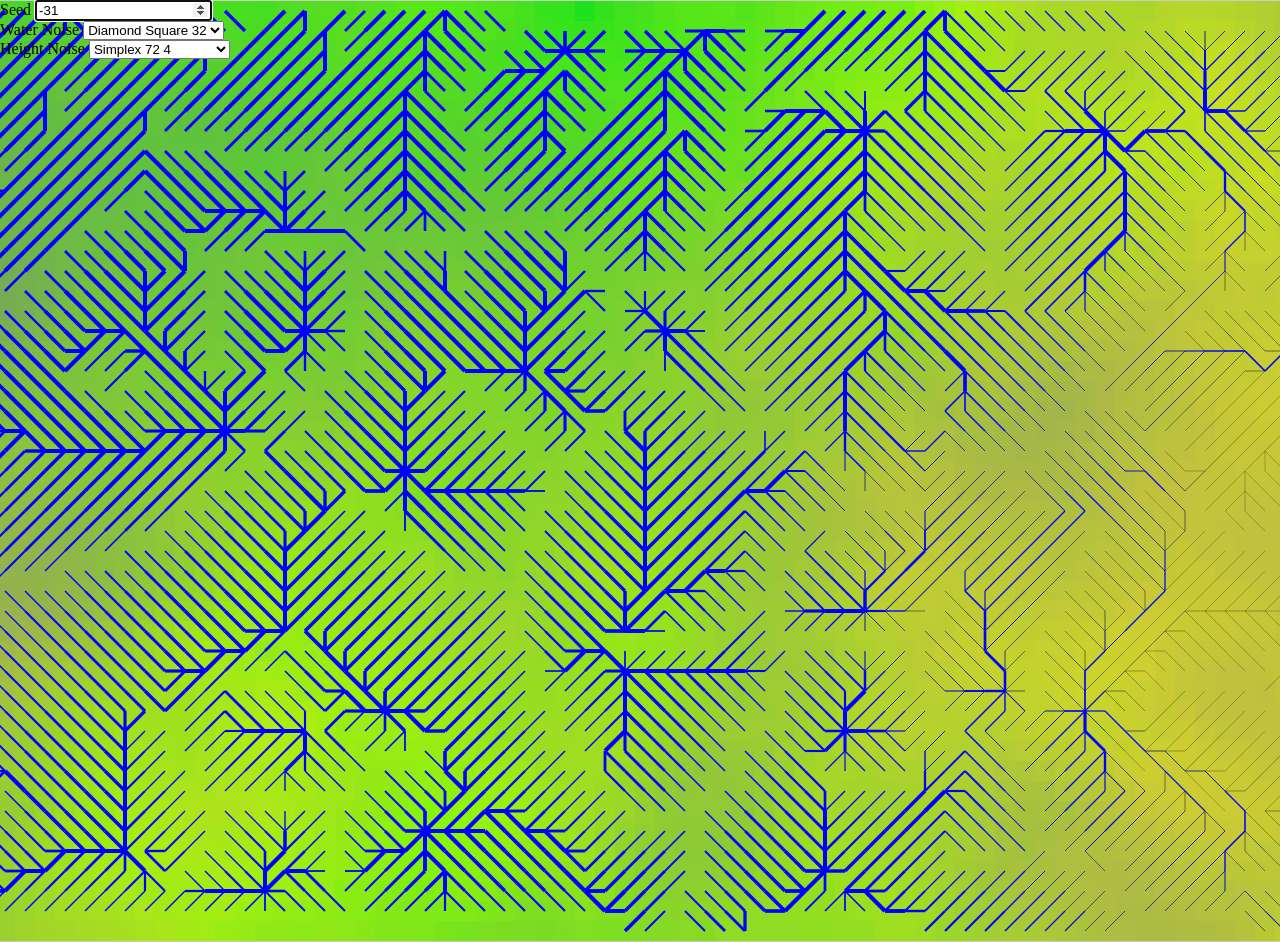
==== inspect/Watersheds/index.html @ b2695e98 "Added elevation." ====
<!DOCTYPE html>
<html lang="en">
    <head>
        <meta charset="UTF-8" />
        <title>Watersheds</title>
        <link rel="stylesheet" href="./style.css" />
    </head>
    <body>
        <!-- partial:index.partial.html -->
        <form
            style="position: absolute; top: 0; left: 0"
            onsubmit="return false;"
        >
            <label>Seed</label>
            <input type="number" name="seed" id="seed" value="3" autofocus />
            <br />
            <label>Water Noise</label>
            <select name="waterfunc" id="waterfunc">
                <option value="TotallyRandom">Totally Random</option>
            </select>
            <br />
            <label>Height Noise</label>
            <select name="heightfunc" id="heightfunc">
                <option value="TotallyRandom">Totally Random</option>
            </select>
        </form>
        <canvas id="myCanvas" width="1410" height="940"></canvas>
        <!-- partial -->
        <script type="module" src="./script.js"></script>
    </body>
</html>
---- inspect/Watersheds/style.css ----
body {
    margin: 0;
    overflow: hidden;
    display: flex;
    justify-content: center;
    align-items: center;
    min-height: 100vh;
    background-color: #f0f0f0;
}

canvas {
    border: 1px solid #ccc;
    background-color: #fff;
}
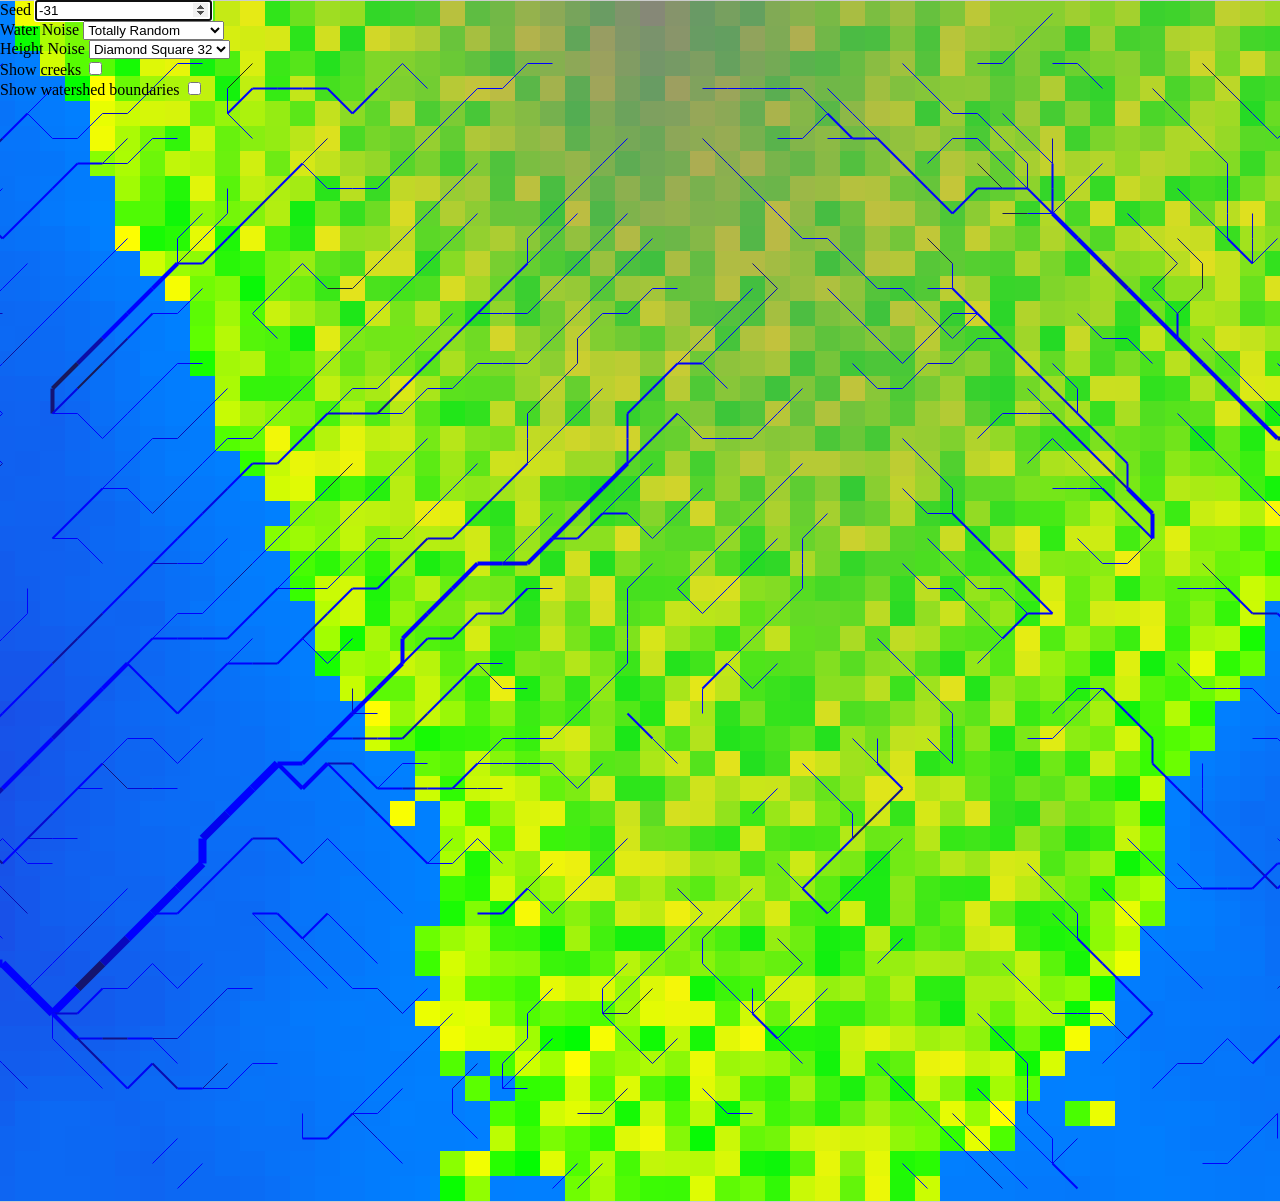
==== commit 0ad9393d: "Added max_relief and allow_negative parameters to the noise functions. Added an implementation of er" ====
--- a/inspect/Watersheds/index.html
+++ b/inspect/Watersheds/index.html
@@ -23,8 +23,14 @@
             <select name="heightfunc" id="heightfunc">
                 <option value="TotallyRandom">Totally Random</option>
             </select>
+            <br />
+            <label>Show creeks</label>
+            <input type="checkbox" name="showcreeks" id="showcreeks" />
+            <br />
+            <label>Show watershed boundaries</label>
+            <input type="checkbox" name="showwatersheds" id="showwatersheds" />
         </form>
-        <canvas id="myCanvas" width="1410" height="940"></canvas>
+        <canvas id="myCanvas" width="1600" height="1200"></canvas>
         <!-- partial -->
         <script type="module" src="./script.js"></script>
     </body>
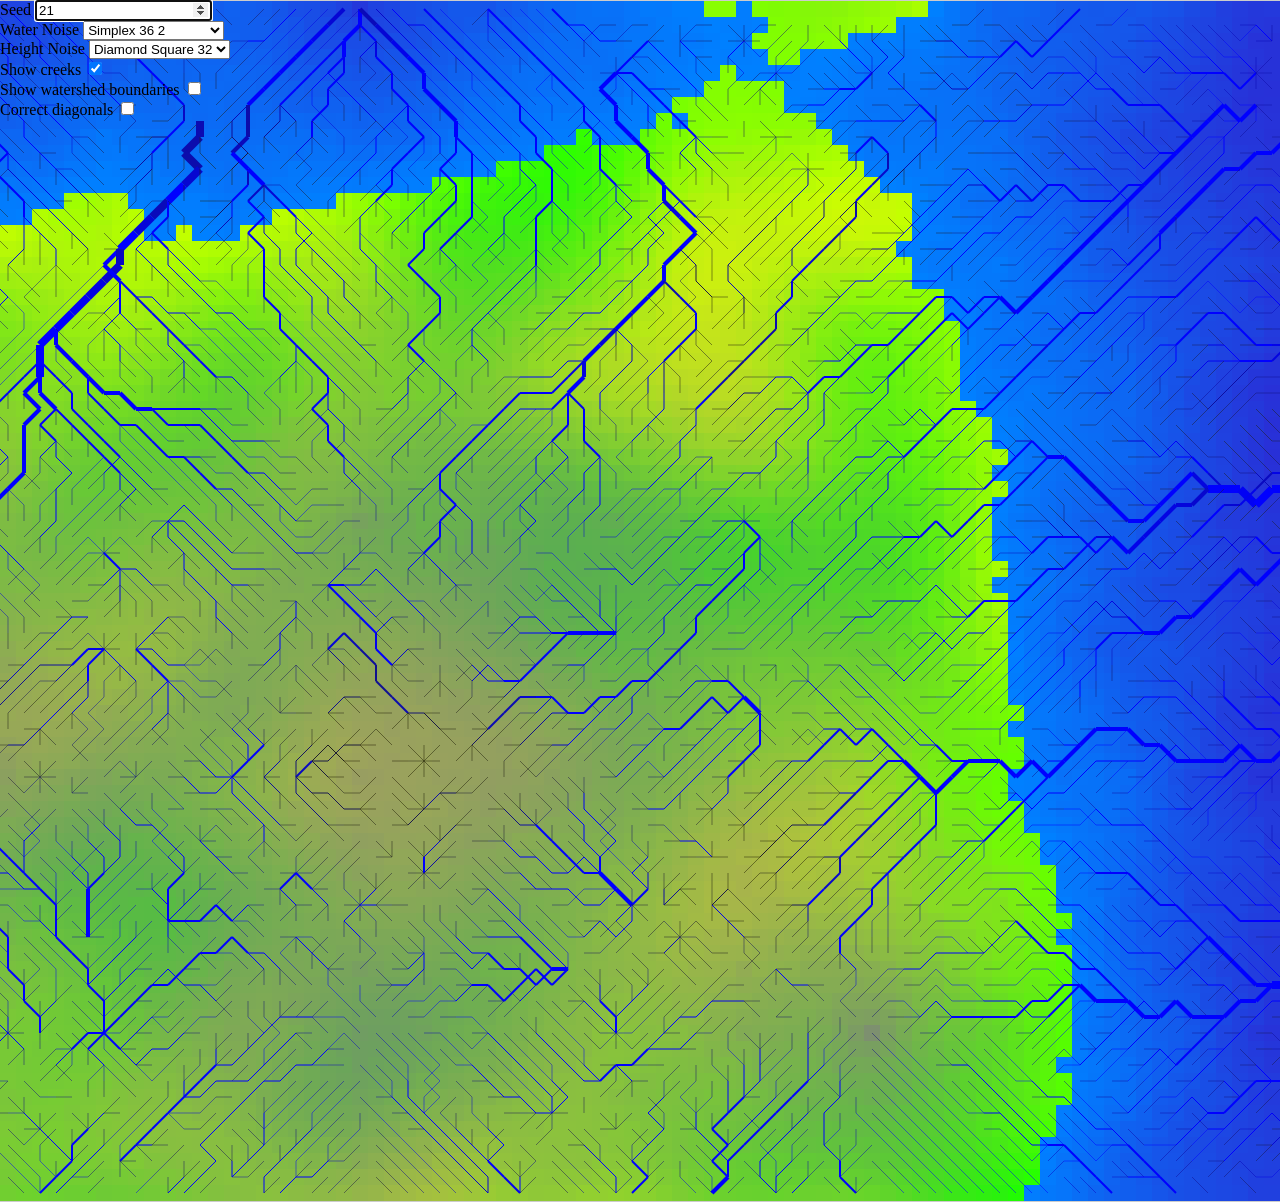
==== commit 30b94128: "Add correction for diagonals (slope should be divided by root-2)." ====
--- a/inspect/Watersheds/index.html
+++ b/inspect/Watersheds/index.html
@@ -25,10 +25,17 @@
             </select>
             <br />
             <label>Show creeks</label>
-            <input type="checkbox" name="showcreeks" id="showcreeks" />
+            <input type="checkbox" name="showcreeks" id="showcreeks" checked />
             <br />
             <label>Show watershed boundaries</label>
             <input type="checkbox" name="showwatersheds" id="showwatersheds" />
+            <br />
+            <label>Correct diagonals</label>
+            <input
+                type="checkbox"
+                name="correctdiagonals"
+                id="correctdiagonals"
+            />
         </form>
         <canvas id="myCanvas" width="1600" height="1200"></canvas>
         <!-- partial -->
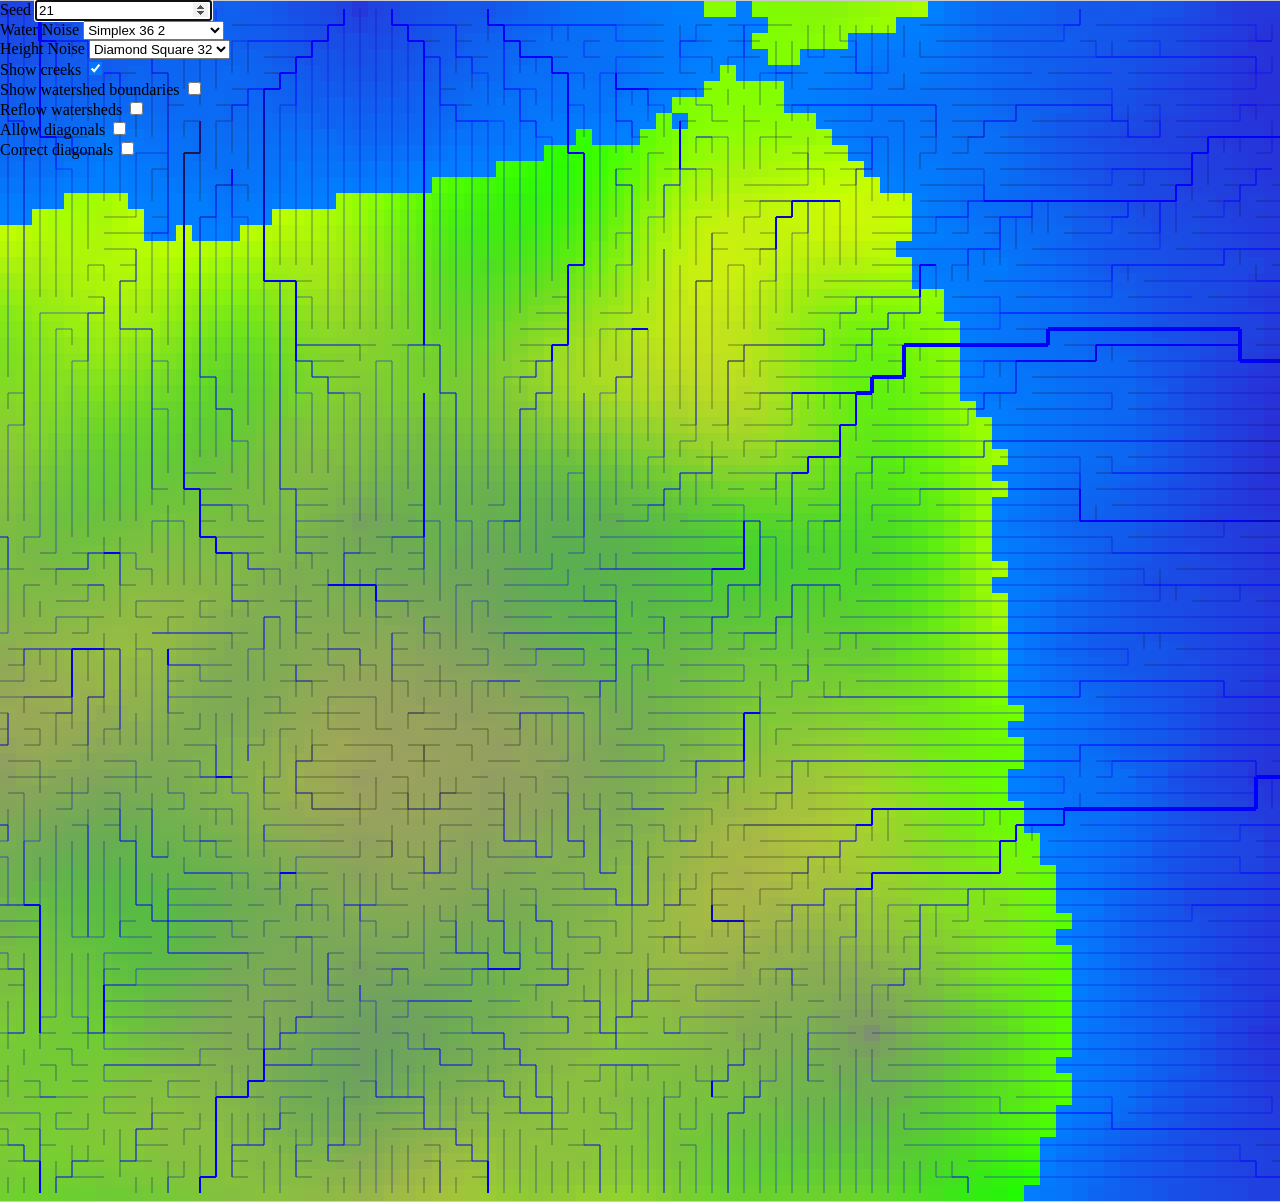
==== commit 97c41928: "Allow run-time configuration of diagonals behavior." ====
--- a/inspect/Watersheds/index.html
+++ b/inspect/Watersheds/index.html
@@ -30,6 +30,16 @@
             <label>Show watershed boundaries</label>
             <input type="checkbox" name="showwatersheds" id="showwatersheds" />
             <br />
+            <label>Reflow watersheds</label>
+            <input
+                type="checkbox"
+                name="reflowwatersheds"
+                id="reflowwatersheds"
+            />
+            <br />
+            <label>Allow diagonals</label>
+            <input type="checkbox" name="allowdiagonals" id="allowdiagonals" />
+            <br />
             <label>Correct diagonals</label>
             <input
                 type="checkbox"
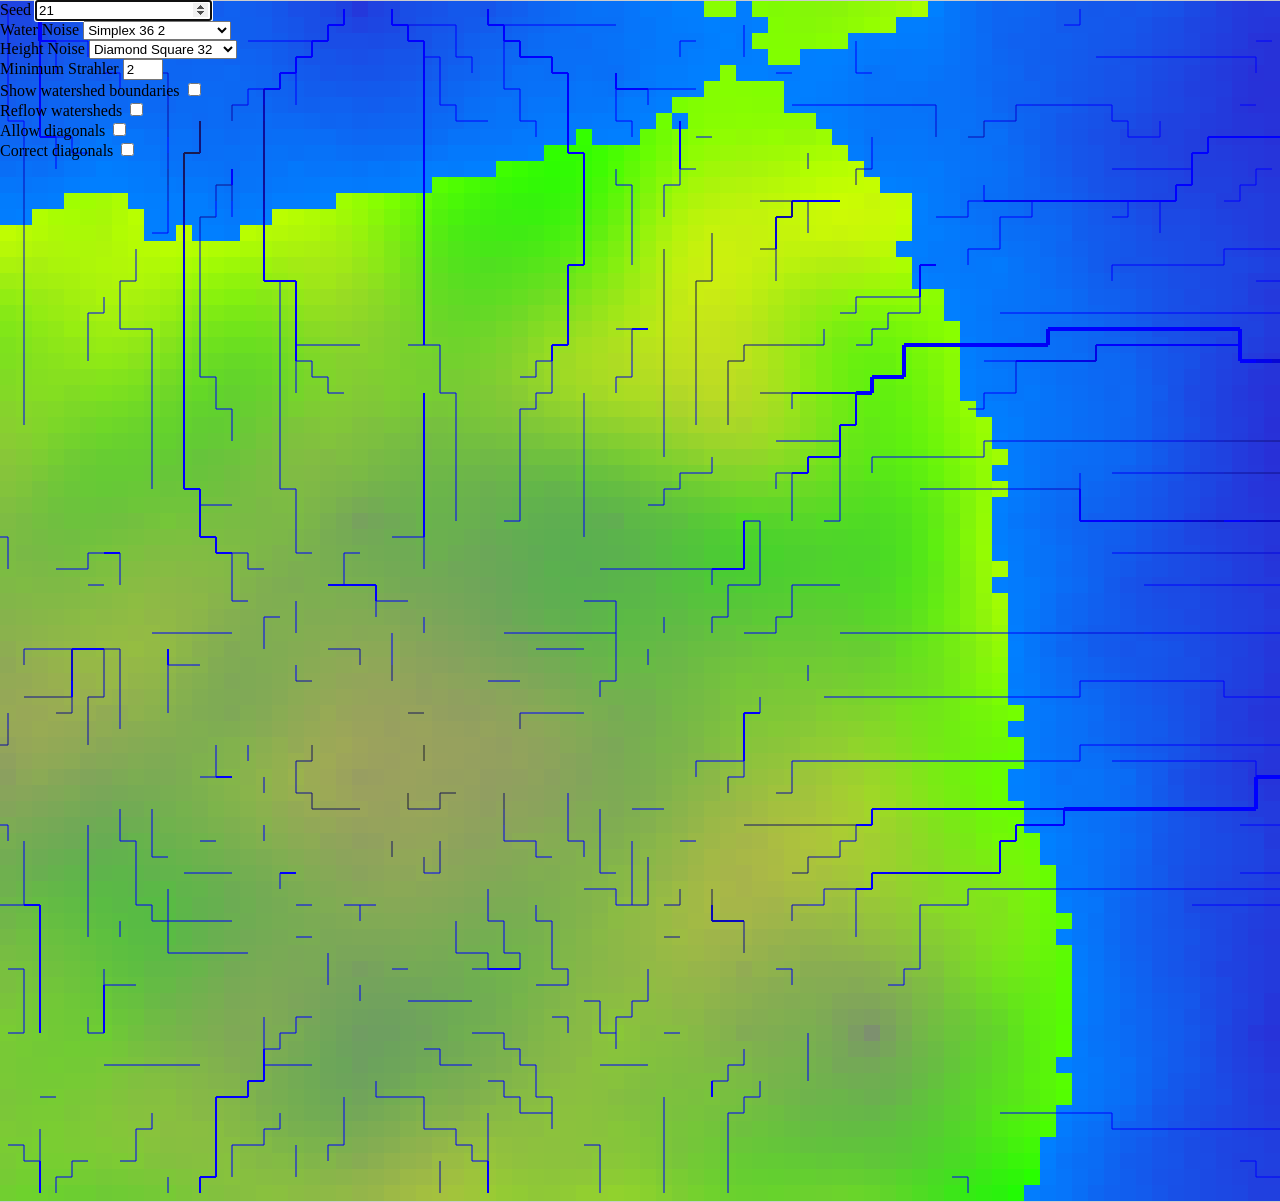
==== commit c8e33f60: "Swap out the "show creeks" control for a "minimum Strahler" spinner." ====
--- a/inspect/Watersheds/index.html
+++ b/inspect/Watersheds/index.html
@@ -24,8 +24,8 @@
                 <option value="TotallyRandom">Totally Random</option>
             </select>
             <br />
-            <label>Show creeks</label>
-            <input type="checkbox" name="showcreeks" id="showcreeks" checked />
+            <label>Minimum Strahler</label>
+            <input type="number" name="minstrahler" id="minstrahler"  min="1" max="7" value="2" />
             <br />
             <label>Show watershed boundaries</label>
             <input type="checkbox" name="showwatersheds" id="showwatersheds" />
@@ -48,7 +48,12 @@
             />
         </form>
         <canvas id="myCanvas" width="1600" height="1200"></canvas>
-        <!-- partial -->
+
+        <!-- Loading a module is not supported on file:// URLs, so testing
+             this requires a HTTP server.  In VS Code, I use the Live Server
+             extension:
+             https://marketplace.visualstudio.com/items?itemName=ritwickdey.LiveServer
+        -->
         <script type="module" src="./script.js"></script>
     </body>
 </html>
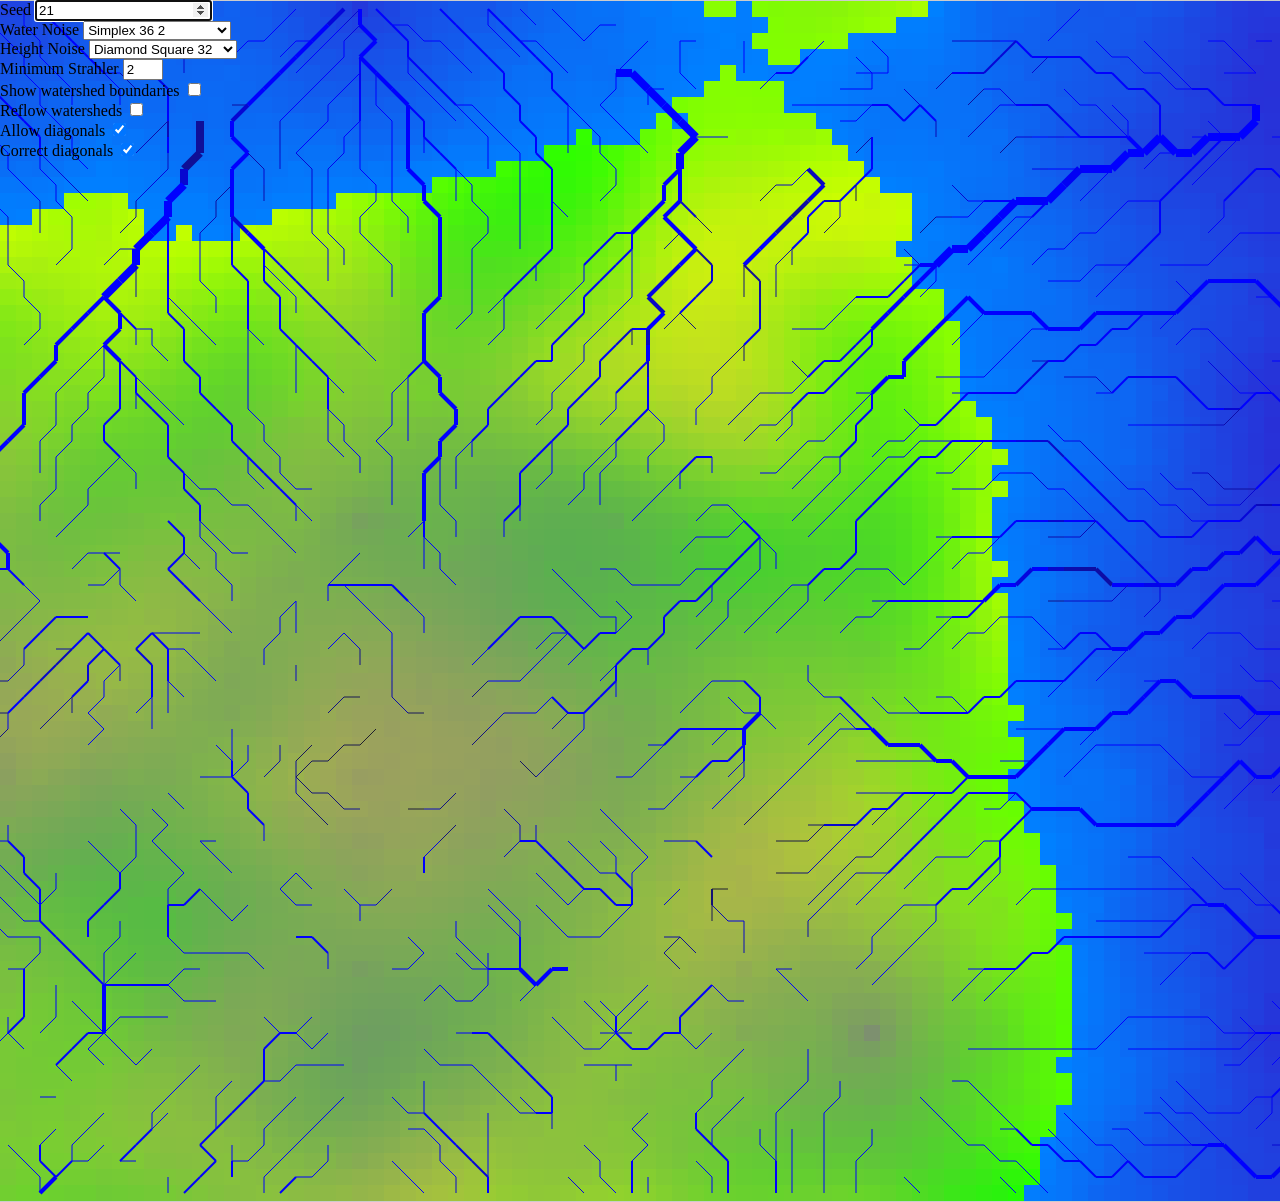
==== commit 140fbc83: "Update default Watershed options." ====
--- a/inspect/Watersheds/index.html
+++ b/inspect/Watersheds/index.html
@@ -38,13 +38,14 @@
             />
             <br />
             <label>Allow diagonals</label>
-            <input type="checkbox" name="allowdiagonals" id="allowdiagonals" />
+            <input type="checkbox" name="allowdiagonals" id="allowdiagonals" checked />
             <br />
             <label>Correct diagonals</label>
             <input
                 type="checkbox"
                 name="correctdiagonals"
                 id="correctdiagonals"
+                checked
             />
         </form>
         <canvas id="myCanvas" width="1600" height="1200"></canvas>
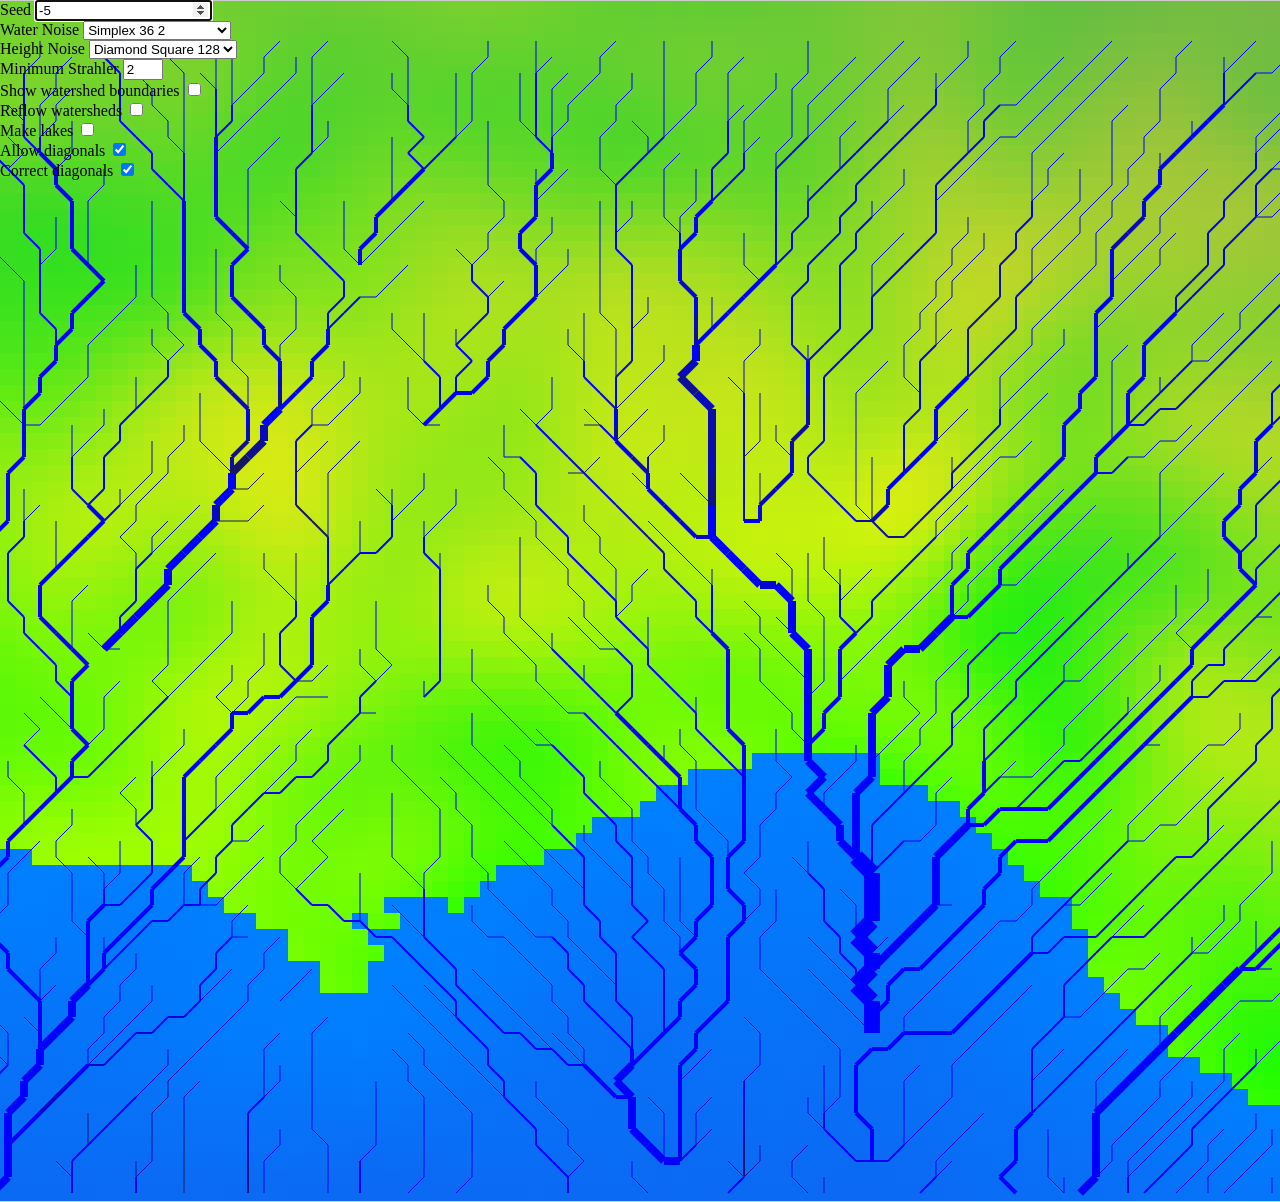
==== commit a8634361: "Add lakes to the Watershed implementation." ====
--- a/inspect/Watersheds/index.html
+++ b/inspect/Watersheds/index.html
@@ -37,6 +37,13 @@
                 id="reflowwatersheds"
             />
             <br />
+            <label>Make lakes</label>
+            <input
+                type="checkbox"
+                name="makelakes"
+                id="makelakes"
+            />
+            <br />
             <label>Allow diagonals</label>
             <input type="checkbox" name="allowdiagonals" id="allowdiagonals" checked />
             <br />
